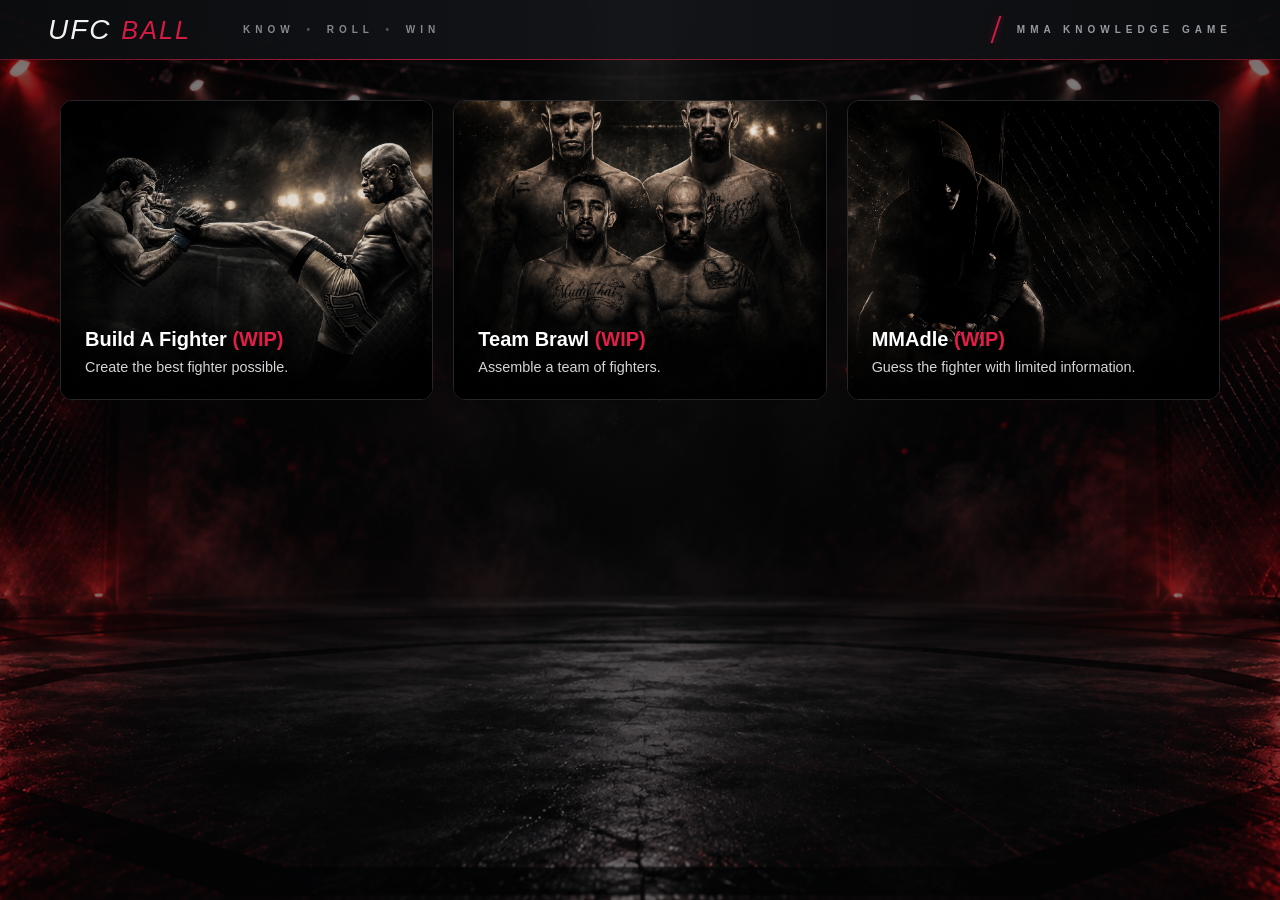
==== site/index.html @ a82b51f6 ""Render Initial Launch Test"" ====
<!DOCTYPE html>
<html lang="en">
<head>
    <meta charset="UTF-8">
    <meta name="viewport" content="width=device-width, initial-scale=1.0">
    <title>UFC BALL</title>
    <link rel="stylesheet" href="styles.css">
</head>
<body>

    <!-- TOP BAR AND HOME BUTTON -->
    <header class="top-bar">

        <div class="top-bar-left">

            <a href="index.html" class="logo">
                UFC <span class="accent">BALL</span>
            </a>

            <span class="nav-divider"></span>

            <span class="brand-tagline">
                KNOW <span>•</span> ROLL <span>•</span> WIN
            </span>

        </div>


        <div class="top-bar-right">

            <span class="red-divider"></span>

            <span class="game-tagline">
                MMA KNOWLEDGE GAME
            </span>

        </div>

    </header>

    <!-- PAGE BODY -->
    <main class="page-container">
        
        <a href="buildafighter.html" class="card">
            <img src="images/buildafighter1.png" class="card-bg-image" alt="Build A Fighter">
            <div class="card-content">
                <h2 class="card-title">Build A Fighter <span class="accent">(WIP)</span></h2>
                <p>Create the best fighter possible.</p>
            </div>
        </a>

        <a href="#" class="card">
            <img src="images/buildateam1.png" class="card-bg-image" alt="Team Brawl">
            <div class="card-content">
                <h2 class="card-title">Team Brawl <span class="accent">(WIP)</span></h2>
                <p>Assemble a team of fighters.</p>
            </div>
        </a>

        <a href="#" class="card">
            <img src="images/mmadle1.png" class="card-bg-image" alt="MMAdle">
            <div class="card-content">
                <h2 class="card-title">MMAdle <span class="accent">(WIP)</span></h2>
                <p>Guess the fighter with limited information.</p>
            </div>
        </a>

    </main>

</body>
</html>
---- site/styles.css ----
/* =========================================================
   1. GLOBAL / RESET
   ========================================================= */

* {
    margin: 0;
    padding: 0;
    box-sizing: border-box;
}

body {
    font-family: sans-serif;

    background:
        linear-gradient(
            rgba(5, 6, 8, 0.50),
            rgba(5, 6, 8, 0.50)
        ),
        url("images/BG1.png");

    background-size: cover;
    background-position: center;
    background-repeat: no-repeat;
    background-attachment: fixed;

    min-height: 100vh;
}

@media (max-width: 600px) {
    body {
        background-attachment: scroll;
    }
}


/* =========================================================
   2. TOP BAR
   ========================================================= */

/* ---------- Main Header ---------- */

.top-bar {
    position: sticky;
    top: 0;
    z-index: 100;
    opacity: 95%;

    display: flex;
    justify-content: space-between;
    align-items: center;

    min-height: 60px;
    padding: 0 48px;

    background: linear-gradient(
        90deg,
        #0c0d0f 0%,
        #131519 50%,
        #0c0d0f 100%
    );

    border-bottom: 1px solid rgba(225, 29, 72, 0.45);
}

.top-bar::after {
    content: "";

    position: absolute;
    left: 0;
    bottom: -1px;

    width: 100%;
    height: 1px;

    background: linear-gradient(
        90deg,
        transparent,
        rgba(225, 29, 72, 0.6),
        rgba(225, 29, 72, 0.2),
        transparent
    );

    pointer-events: none;
}


/* ---------- Left Side ---------- */

.top-bar-left {
    display: flex;
    align-items: center;
    gap: 26px;
}


/* ---------- Logo ---------- */

.logo,
.logo:visited {
    font-family: 'Impact', 'Arial Black', sans-serif;
    font-size: 28px;
    font-style: italic;
    letter-spacing: 2px;

    color: #FFFFFF;

    text-transform: uppercase;
    text-decoration: none;
}

.logo .accent {
    color: #E11D48;
    font-size: 0.9em;
}

.logo:hover {
    opacity: 0.8;
    transition: opacity 0.2s ease;
}


/* ---------- TAGLINE ---------- */

.brand-tagline {
    color: #8E8E96;

    font-size: 10px;
    font-weight: 600;
    letter-spacing: 5px;

    white-space: nowrap;
}

.brand-tagline span {
    color: #55555C;
    margin: 0 4px;
}


/* ---------- Right Side ---------- */

.top-bar-right {
    display: flex;
    align-items: center;
    gap: 20px;
}


/* ---------- Red Slash ---------- */

.red-divider {
    width: 2px;
    height: 27px;

    background-color: #E11D48;

    transform: skew(-18deg);

    box-shadow: 0 0 8px rgba(225, 29, 72, 0.4);
}


/* ---------- MMA Knowledge Game ---------- */

.game-tagline {
    color: #A1A1AA;

    font-size: 10px;
    font-weight: 600;
    letter-spacing: 5px;

    white-space: nowrap;
}


/* =========================================================
   3. HOME PAGE
   ========================================================= */

/* ---------- Page Grid ---------- */

.page-container {
    display: grid;
    grid-template-columns: 1fr;
    gap: 20px;

    width: 100%;
    max-width: 1200px;

    margin: 40px auto;
    padding: 0 20px;
}


/* ---------- Game Cards ---------- */

.card {
    position: relative;

    display: flex;
    flex-direction: column;
    justify-content: flex-end;

    width: 100%;
    min-width: 340px;
    min-height: 300px;

    overflow: hidden;

    background-color: #000000;

    border: 1px solid #27272A;
    border-radius: 12px;

    text-decoration: none;

    transition:
        transform 0.2s ease,
        box-shadow 0.2s ease,
        border-color 0.2s ease;
}

.card:hover {
    transform: scale(1.02);

    border-color: #E11D48;

    box-shadow: 0 8px 20px rgba(225, 29, 72, 0.2);
}


/* ---------- Card Background Image ---------- */

.card-bg-image {
    position: absolute;
    top: 0;
    left: 0;
    z-index: 1;

    width: 100%;
    height: 100%;

    object-fit: cover;

    filter: grayscale(20%) brightness(90%);

    transition: transform 0.3s ease-out;
}

.card:hover .card-bg-image {
    transform: scale(1.05);
}


/* ---------- Card Content ---------- */

.card-content {
    position: relative;
    z-index: 2;

    padding: 24px;

    background: linear-gradient(
        to top,
        rgba(0, 0, 0, 0.95) 0%,
        rgba(0, 0, 0, 0.7) 40%,
        rgba(0, 0, 0, 0) 100%
    );
}

.card h2 {
    margin: 0 0 8px 0;

    color: #FFFFFF;

    font-size: 1.25rem;
    font-weight: 700;
}

.card h2 .accent {
    color: #E11D48;
}

.card p {
    margin: 0;

    color: #D4D4D8;

    font-size: 0.9rem;
}


/* =========================================================
   4. BUILD A FIGHTER GAME
   ========================================================= */

/* ---------- Game Container ---------- */

.game-container {
    display: flex;
    flex-direction: column;
    gap: 16px;

    width: 90%;
    max-width: 760px;

    margin: 30px auto;
}


/* =========================================================
   5. FIGHTER DISPLAY
   ========================================================= */

/* ---------- Fighter Box ---------- */

.fighter-box {
    display: grid;
    grid-template-columns: 75% 25%;

    min-height: 260px;

    overflow: hidden;

    border: 1px solid transparent;
    border-radius: 12px;

    background:
        radial-gradient(
            ellipse at 38% 45%,
            #1C1D1F 0%,
            #17181A 35%,
            #111214 68%,
            #090A0B 100%
        ) padding-box,

        linear-gradient(
            120deg,
            #5f1424,
            #E11D48,
            #5f1424,
            #9f1736,
            #E11D48
        ) border-box;

    background-size:
        100% 100%,
        300% 300%;

    animation: fighter-border-shift 6s ease-in-out infinite;
}

@keyframes fighter-border-shift {
    0% {
        background-position:
            0 0,
            0% 50%;

        box-shadow: 0 0 8px rgba(225, 29, 72, 0.12);
    }

    50% {
        background-position:
            0 0,
            100% 50%;

        box-shadow:
            0 0 18px rgba(225, 29, 72, 0.25),
            0 0 30px rgba(201, 130, 75, 0.08);
    }

    100% {
        background-position:
            0 0,
            0% 50%;

        box-shadow: 0 0 8px rgba(225, 29, 72, 0.12);
    }
}

/* ---------- Fighter Left ---------- */

.fighter-left {
    display: flex;
    flex-direction: column;
    align-items: center;
    justify-content: center;

    padding: 16px;
}

.fighter-box h2 {
    color: #FFFFFF;

    font-size: 1.1rem;
    font-weight: 600;
}


/* ---------- Fighter Image ---------- */

.fighter-image {
    width: 180px;
    height: 180px;

    object-fit: cover;

    border: 1px solid #E11D48;
    border-radius: 50%;
    margin-bottom: 12px;

    animation: fighter-image-border-shift 6s ease-in-out infinite;
}

@keyframes fighter-image-border-shift {
    0% {
        border-color: #5f1424;
        box-shadow:
            0 0 8px rgba(225, 29, 72, 0.15);
    }

    35% {
        border-color: #E11D48;
        box-shadow:
            0 0 14px rgba(225, 29, 72, 0.3);
    }

    65% {
        border-color: #E11D48;
        box-shadow:
            0 0 18px rgba(201, 130, 75, 0.25);
    }

    100% {
        border-color: #5f1424;
        box-shadow:
            0 0 8px rgba(225, 29, 72, 0.15);
    }
}

/* ---------- Fighter Right / Controls ---------- */

.fighter-right {
    display: flex;
    flex-direction: column;
    align-items: center;
    justify-content: center;
    gap: 10px;

    padding: 16px;

    position: relative;
}

.fighter-right::before {
    content: "";

    position: absolute;
    left: 0;
    top: 20px;
    bottom: 20px;

    width: 1px;
    background-color: #27272A;
}

/* ---------- Fighter Game Over Overlay ---------- */

.overall-label {
    color: #D4D4D8;

    font-family: 'Oswald', sans-serif;
    font-size: 1.25rem;
    font-weight: 600;

    letter-spacing: 0.5px;
}

.overall-score {
    color: #C9824B;

    font-family: 'Oswald', sans-serif;
    font-size: 1.55rem;
    font-weight: 700;

    letter-spacing: 1px;

    margin-left: 8px;
}

.final-message {
    display: flex;
    align-items: center;
    justify-content: center;
    gap: 14px;

    width: 100%;
    margin-bottom: 10px;
    padding: 5px;

    color: #F43F5E;

    font-family: 'Archivo Black', sans-serif;
    font-size: clamp(1.4rem, 4vw, 2rem);

    letter-spacing: 0.5px;
    text-transform: uppercase;
    text-align: center;
    white-space: nowrap;

    text-shadow:
        0 0 6px rgba(225, 29, 72, 0.35),
        0 0 14px rgba(225, 29, 72, 0.12);
}

.final-message:not(:empty)::before,
.final-message:not(:empty)::after {
    content: "";

    width: 45px;
    height: 2px;

    background-color: currentColor;

    box-shadow:
        0 0 6px rgba(225, 29, 72, 0.35),
        0 0 14px rgba(225, 29, 72, 0.12);
}

/* -------------- Progress Bar -------------- */
/* ---------- Build Progress ---------- */

.build-progress {
    display: flex;
    flex-direction: column;
    align-items: center;

    margin-bottom: 14px;
}

.build-progress-count {
    color: #F4F4F5;

    font-family: 'Oswald', sans-serif;
    font-size: 1.2rem;
    font-weight: 600;

    letter-spacing: 0.5px;
}

.build-progress-slash {
    margin: 0 3px;
    color: #E11D48;
}

.build-progress-text {
    margin-top: 2px;

    color: #666A70;

    font-size: 0.55rem;
    font-weight: 600;
    letter-spacing: 1.5px;

    text-transform: uppercase;
}

.progress-bar {
    width: 100px;
    height: 3px;

    margin-top: 9px;

    background-color: #202328;

    border-radius: 20px;
    overflow: hidden;
}

.progress-bar-fill {
    width: 0%;
    height: 100%;

    background: linear-gradient(
        90deg,
        #9F1736,
        #E11D48
    );

    border-radius: 20px;

    transition: width 0.3s ease;
}

/* =========================================================
   6. ATTRIBUTE GRID
   ========================================================= */

.skills-grid {
    display: grid;
    grid-template-columns: 1fr 1fr;
    gap: 12px;
}


/* ---------- Base Attribute Button ---------- */

.atr-btn {
    display: grid;
    grid-template-columns: 42px 1fr auto;
    align-items: center;
    gap: 14px;

    width: 100%;
    min-height: 74px;
    padding: 12px 16px;

    color: #FFFFFF;

    border: 1px solid transparent;
    border-radius: 10px;

    background:
        linear-gradient(
            135deg,
            #14171A 0%,
            #0F1114 45%,
            #080A0C 100%
        ) padding-box,

        linear-gradient(
            120deg,
            #1E2024,
            #30343A,
            #42464D,
            #272A2F,
            #363A40
        ) border-box;

    background-size:
        100% 100%,
        300% 300%;

    box-shadow:
        inset 0 1px 0 rgba(255, 255, 255, 0.035),
        inset 0 -12px 22px rgba(0, 0, 0, 0.20);

    animation: attribute-border-shift 6s ease-in-out infinite;

    text-align: left;
    cursor: pointer;

    transition:
        transform 0.2s ease,
        box-shadow 0.2s ease;
}

@keyframes attribute-border-shift {
    0% {
        background-position:
            0 0,
            0% 50%;

        box-shadow: 0 0 6px rgba(120, 125, 135, 0.08);
    }

    50% {
        background-position:
            0 0,
            100% 50%;

        box-shadow:
            0 0 10px rgba(140, 145, 155, 0.14),
            0 0 18px rgba(90, 95, 105, 0.08);
    }

    100% {
        background-position:
            0 0,
            0% 50%;

        box-shadow: 0 0 6px rgba(120, 125, 135, 0.08);
    }
}

.atr-btn.selected {
    animation: none;

    background:
        linear-gradient(
            135deg,
            #090A0C 0%,
            #060708 55%,
            #030405 100%
        ) padding-box,

        linear-gradient(
            #1A1C1F,
            #1A1C1F
        ) border-box;

    box-shadow:
        inset 0 1px 0 rgba(255, 255, 255, 0.015),
        inset 0 -10px 18px rgba(0, 0, 0, 0.35);
}

/* ---------- Attribute Icon ---------- */

.atr-icon {
    width: 45px;
    height: 45px;

    object-fit: contain;

    justify-self: center;
}


/* ---------- Attribute Text Area ---------- */

.atr-info {
    display: flex;
    flex-direction: column;
    justify-content: center;

    min-width: 0;
}


/* ---------- Attribute Name ---------- */

.atr-name {
    color: #F4F4F5;

    font-family: 'Oswald', sans-serif;
    font-size: 0.9rem;
    font-weight: 500;

    letter-spacing: 0.8px;
    text-transform: uppercase;
}


/* ---------- Fighter Name ---------- */

.atr-fighter {
    margin-top: 2px;

    color: #A1A1AA;

    font-size: 0.85rem;
    font-weight: 500;

    letter-spacing: 0.3px;
}


/* ---------- Final Attribute Score ---------- */

.atr-score {
    position: relative;
    align-self: stretch;

    display: flex;
    align-items: center;
    justify-content: center;

    min-width: 58px;
    padding-left: 16px;

    color: #D6A354;

    font-family: 'Oswald', sans-serif;
    font-size: 1.35rem;
    font-weight: 700;
}

.atr-score::before {
    content: "";

    position: absolute;
    left: 0;
    top: 10px;
    bottom: 10px;

    width: 1px;
    background-color: #3A3D42;
}

.atr-score[hidden] {
    display: none;
}

/* ---------- Available Hover ---------- */

.atr-btn:not(:disabled):hover {
    box-shadow:
        inset 0 1px 0 rgba(255, 255, 255, 0.05),
        inset 0 -12px 22px rgba(0, 0, 0, 0.20),
        0 4px 14px rgba(225, 29, 72, 0.18);

    transform: translateY(-2px);
}


/* ---------- Selected / Disabled ---------- */

.atr-btn:disabled {
    cursor: default;
}

/* =========================================================
   7. GAME CONTROL BUTTONS
   ========================================================= */

/* ---------- Reroll / Play Again ---------- */

.respin-btn {
    display: flex;
    align-items: center;
    justify-content: center;
    gap: 8px;

    min-width: 110px;
    padding: 10px 14px;

    color: #FFFFFF;
    background-color: #000000;

    border: 1px solid #27272A;
    border-radius: 8px;

    font-family: inherit;
    font-size: 0.8rem;
    font-weight: 600;

    cursor: pointer;

    transition:
        transform 0.2s ease,
        box-shadow 0.2s ease,
        border-color 0.2s ease,
        background-color 0.2s ease;
}

.respin-btn img {
    width: 20px;
    height: 20px;

    object-fit: contain;
}

.respin-btn[hidden] {
    display: none;
}

/* ---------- Control Hover ---------- */

.respin-btn:not(:disabled):hover {
    background-color: #09090B;

    border-color: #E11D48;

    box-shadow: 0 4px 14px rgba(225, 29, 72, 0.25);

    transform: translateY(-2px);
}


/* ---------- Control Click ---------- */

.respin-btn:active {
    transform: scale(0.95);
}


/* ---------- Disabled Control ---------- */

.respin-btn:disabled {
    opacity: 0.5;

    cursor: default;

    border-color: #27272A;

    box-shadow: none;
    transform: none;
}

/* =========================================================
   8. RESPONSIVE
   ========================================================= */

/* ---------- Tablet ---------- */

@media (min-width: 640px) {
    .page-container {
        grid-template-columns: repeat(2, 1fr);
    }
}


/* ---------- Desktop ---------- */

@media (min-width: 1024px) {
    .page-container {
        grid-template-columns: repeat(3, 1fr);
    }
}
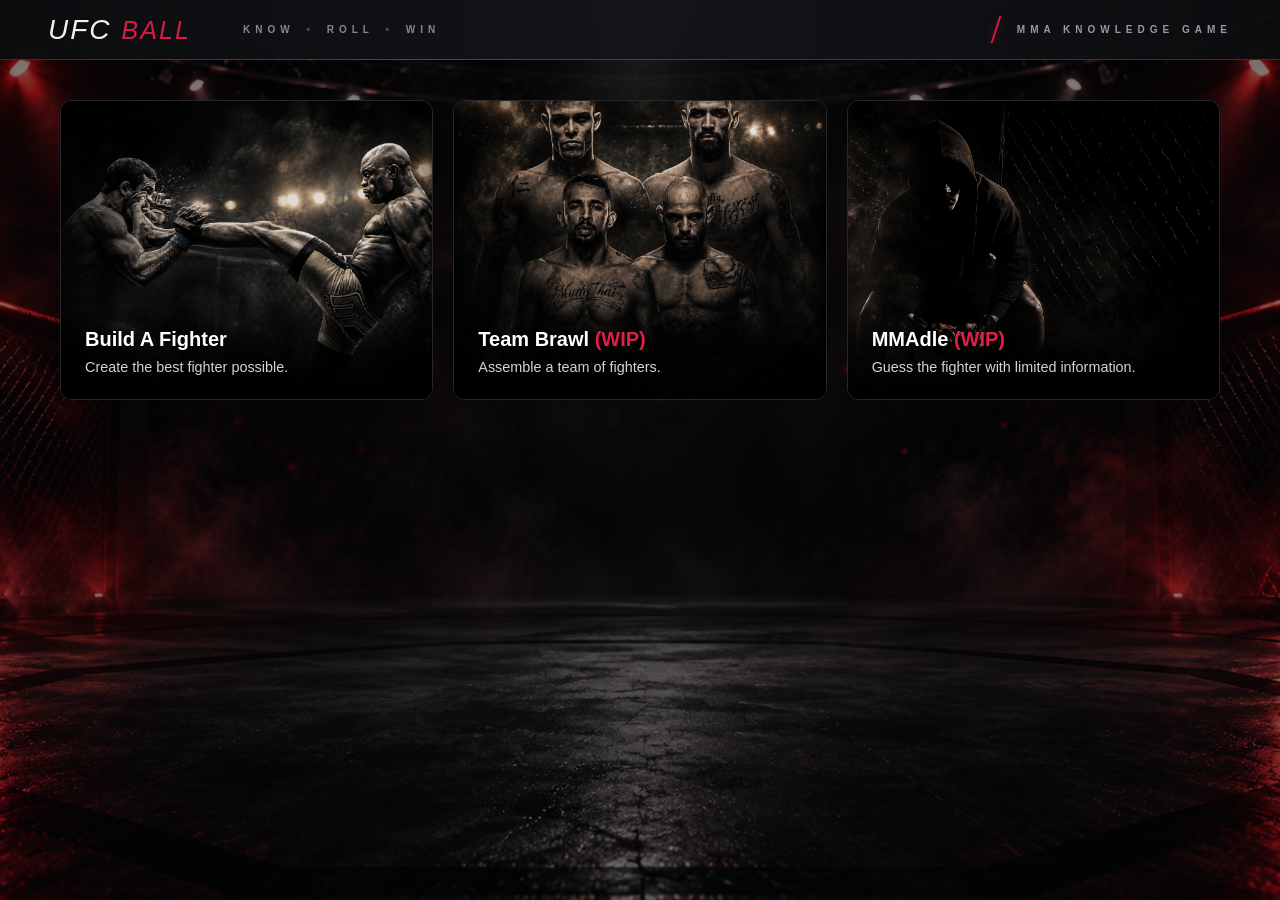
==== commit c2a932fc: ""Added Images update database"" ====
--- a/site/index.html
+++ b/site/index.html
@@ -44,7 +44,7 @@
         <a href="buildafighter.html" class="card">
             <img src="images/buildafighter1.png" class="card-bg-image" alt="Build A Fighter">
             <div class="card-content">
-                <h2 class="card-title">Build A Fighter <span class="accent">(WIP)</span></h2>
+                <h2 class="card-title">Build A Fighter</h2>
                 <p>Create the best fighter possible.</p>
             </div>
         </a>
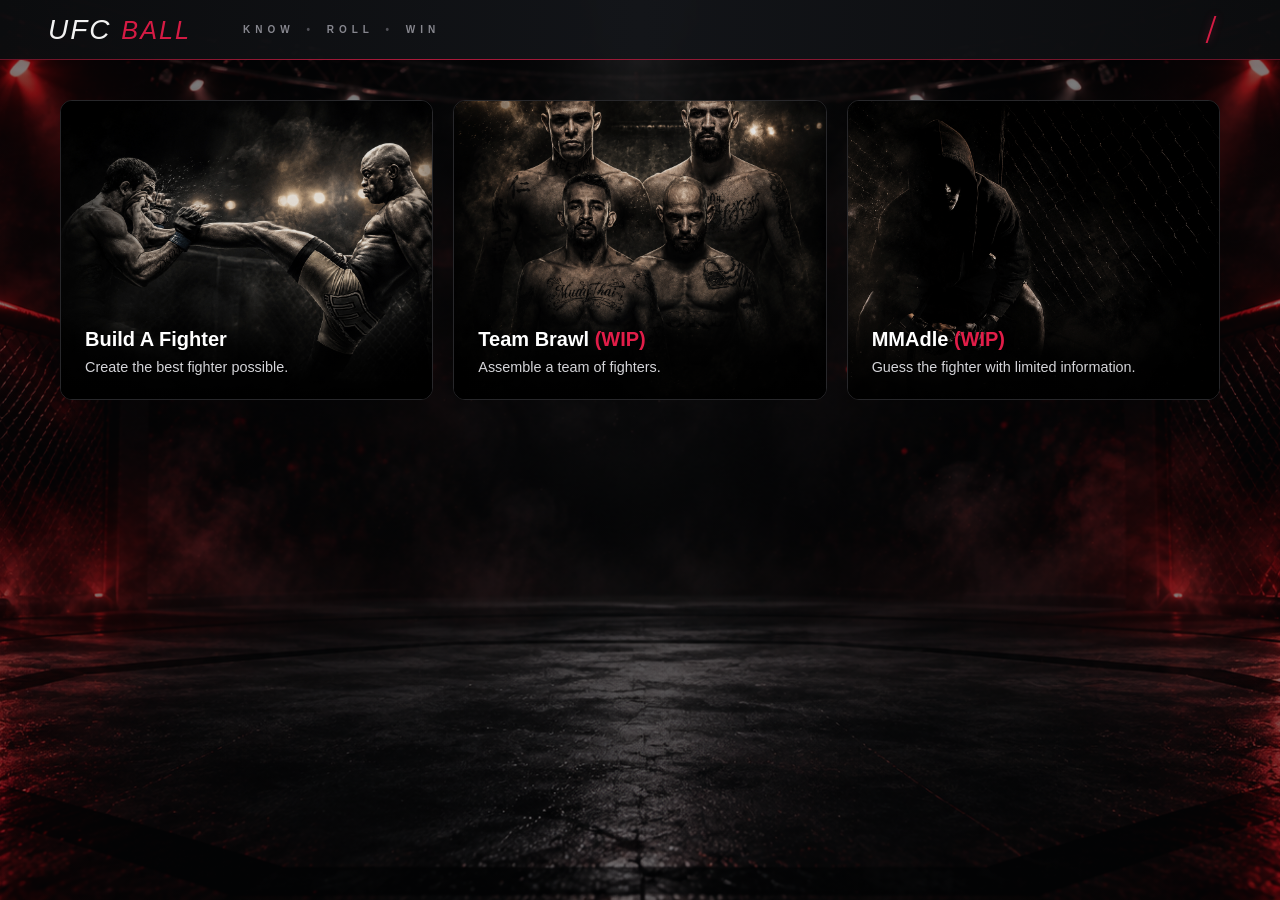
==== commit 96d621b9: ""image path update"" ====
--- a/site/index.html
+++ b/site/index.html
@@ -31,7 +31,7 @@
             <span class="red-divider"></span>
 
             <span class="game-tagline">
-                MMA KNOWLEDGE GAME
+                <!--tagline right top header-->
             </span>
 
         </div>
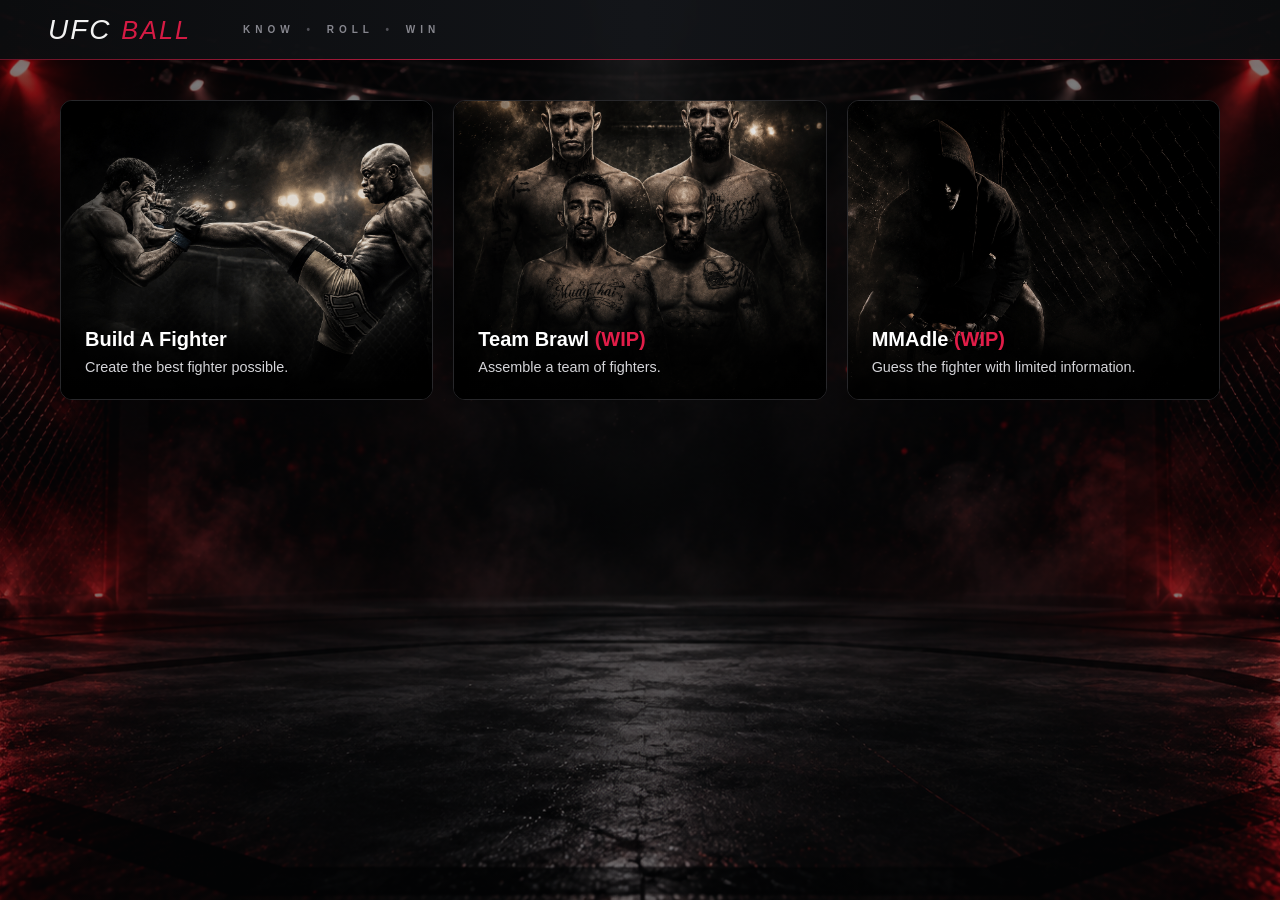
==== commit 970f8633: ""mobile progress bar fit and stat update"" ====
--- a/site/index.html
+++ b/site/index.html
@@ -28,7 +28,7 @@
 
         <div class="top-bar-right">
 
-            <span class="red-divider"></span>
+            <!--<span class="red-divider"></span>-->
 
             <span class="game-tagline">
                 <!--tagline right top header-->
--- a/site/styles.css
+++ b/site/styles.css
@@ -8,7 +8,24 @@
     box-sizing: border-box;
 }
 
+html {
+    width: 100%;
+    max-width: 100%;
+
+    overflow-x: hidden;
+    overscroll-behavior-x: none;
+
+    background-color: #08090B;
+}
+
 body {
+    width: 100%;
+    max-width: 100%;
+    min-height: 100vh;
+
+    overflow-x: hidden;
+    overscroll-behavior-x: none;
+
     font-family: sans-serif;
 
     background:
@@ -23,7 +40,7 @@
     background-repeat: no-repeat;
     background-attachment: fixed;
 
-    min-height: 100vh;
+    background-color: #08090B;
 }
 
 @media (max-width: 600px) {
@@ -566,7 +583,7 @@
 }
 
 .progress-bar {
-    width: 100px;
+    width: min(110px, 80%);
     height: 3px;
 
     margin-top: 9px;
@@ -821,7 +838,7 @@
     justify-content: center;
     gap: 8px;
 
-    min-width: 110px;
+    min-width: 75px;
     padding: 10px 14px;
 
     color: #FFFFFF;
